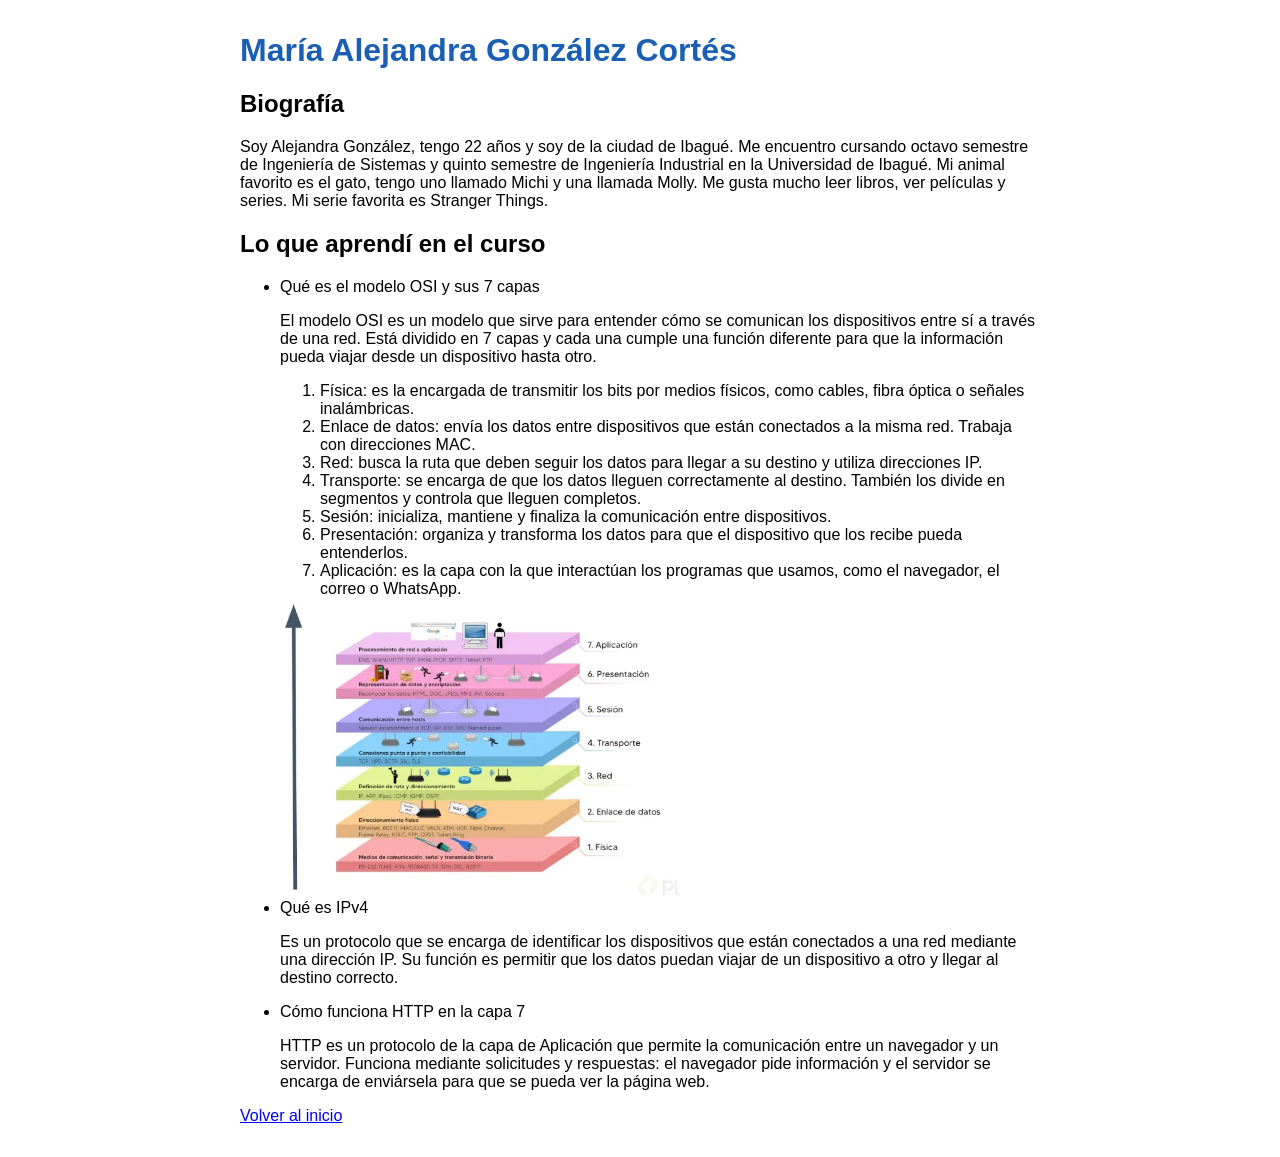
==== integrantes/integrante1.html @ 71e3ebeb "Primer commit: sitio HTML Capa 7" ====
<!DOCTYPE html>
<html lang="es">
<head>
  <meta charset="UTF-8">
  <title>María Alejandra González Cortés</title>
  <link rel="stylesheet" href="../css/estilo.css">
</head>
<body>
  <h1>María Alejandra González Cortés</h1>

  <h2>Biografía</h2>
  <p>
    Soy Alejandra González, tengo 22 años y soy de la ciudad de Ibagué.
    Me encuentro cursando octavo semestre de Ingeniería de Sistemas y quinto
    semestre de Ingeniería Industrial en la Universidad de Ibagué. Mi animal
    favorito es el gato, tengo uno llamado Michi y una llamada Molly.
    Me gusta mucho leer libros, ver películas y series. Mi serie favorita
    es Stranger Things.
  </p>

  <h2>Lo que aprendí en el curso</h2>
  

  <ul>
    <li>Qué es el modelo OSI y sus 7 capas
      <p>
        El modelo OSI es un modelo que sirve para entender cómo se comunican
        los dispositivos entre sí a través de una red. Está dividido en 7 capas
        y cada una cumple una función diferente para que la información pueda
        viajar desde un dispositivo hasta otro.
      </p>
      <ol>
        <li>Física: es la encargada de transmitir los bits por medios físicos, como cables, fibra óptica o señales inalámbricas.</li>
        <li>Enlace de datos: envía los datos entre dispositivos que están conectados a la misma red. Trabaja con direcciones MAC.</li>
        <li>Red: busca la ruta que deben seguir los datos para llegar a su destino y utiliza direcciones IP.</li>
        <li>Transporte: se encarga de que los datos lleguen correctamente al destino. También los divide en segmentos y controla que lleguen completos.</li>
        <li>Sesión: inicializa, mantiene y finaliza la comunicación entre dispositivos.</li>
        <li>Presentación: organiza y transforma los datos para que el dispositivo que los recibe pueda entenderlos.</li>
        <li>Aplicación: es la capa con la que interactúan los programas que usamos, como el navegador, el correo o WhatsApp.</li>
      </ol>
    </li>
    <img src="../img/modelo-osi.jpg.webp" alt="Diagrama del modelo OSI" width="400">
    <li>Qué es IPv4
      <p>
        Es un protocolo que se encarga de identificar los dispositivos que están
        conectados a una red mediante una dirección IP. Su función es permitir
        que los datos puedan viajar de un dispositivo a otro y llegar al
        destino correcto.
      </p>
    </li>

    <li>Cómo funciona HTTP en la capa 7
      <p>
        HTTP es un protocolo de la capa de Aplicación que permite la comunicación
        entre un navegador y un servidor. Funciona mediante solicitudes y
        respuestas: el navegador pide información y el servidor se encarga de
        enviársela para que se pueda ver la página web.
      </p>
    </li>
  </ul>

  <a href="../index.html">Volver al inicio</a>
</body>
</html>
---- css/estilo.css ----
body { font-family: Arial, sans-serif; max-width: 800px; margin: 2rem auto; padding: 0 1rem; }
h1 { color: #1a5fb4; }
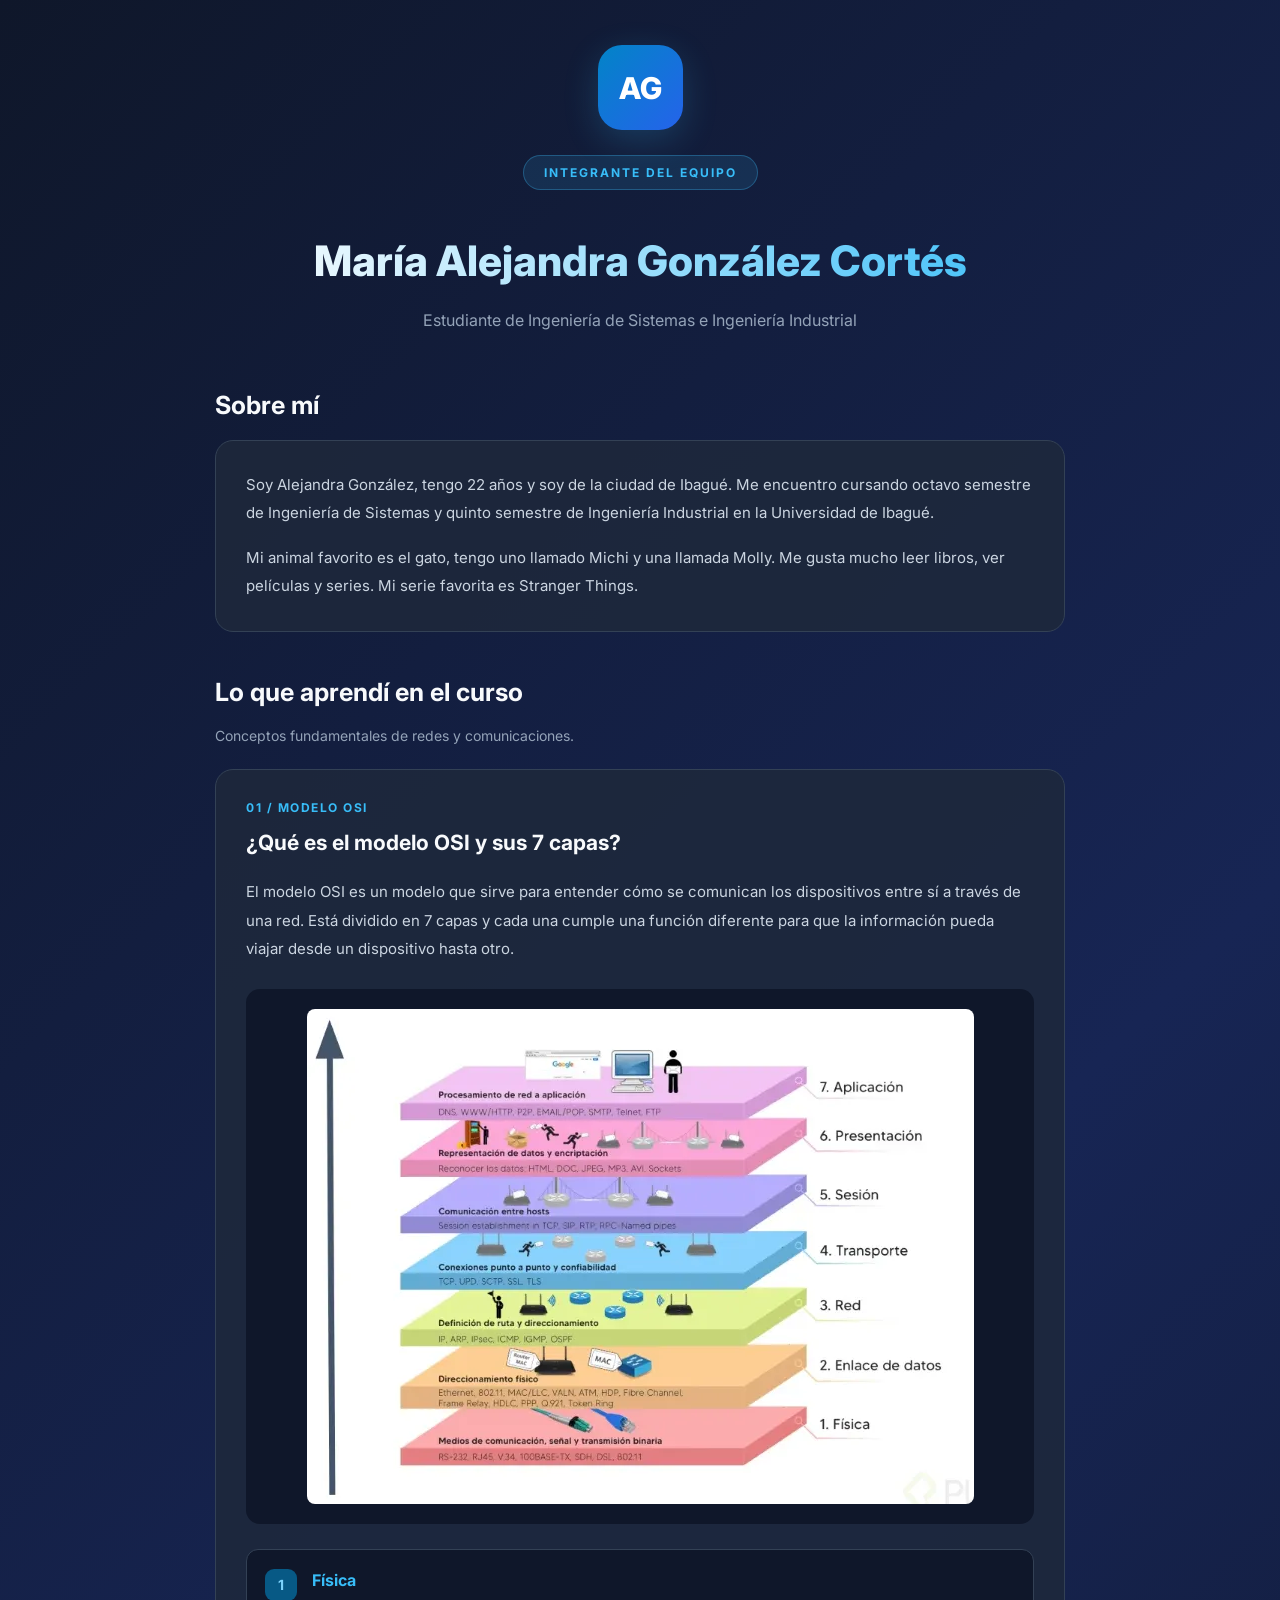
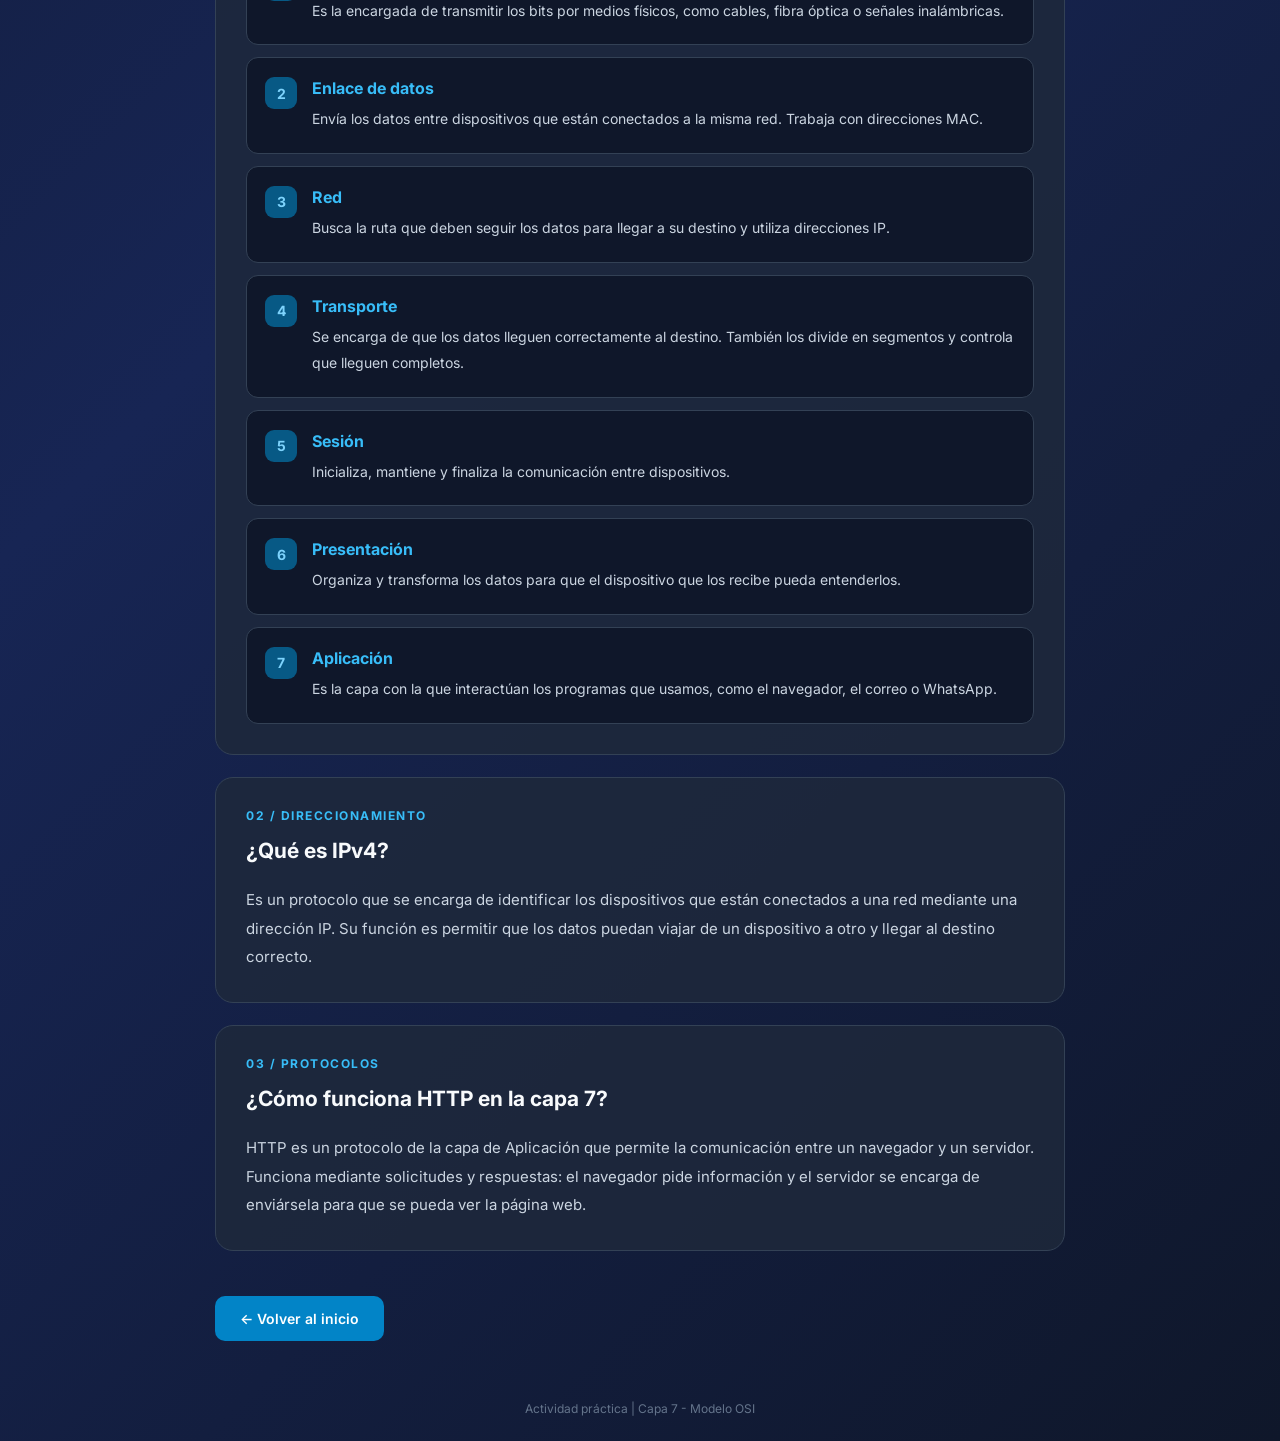
==== commit 77e1e159: "add: new styles in to page and my info" ====
--- a/integrantes/integrante1.html
+++ b/integrantes/integrante1.html
@@ -1,64 +1,160 @@
+
 <!DOCTYPE html>
 <html lang="es">
 <head>
   <meta charset="UTF-8">
+  <meta name="viewport" content="width=device-width, initial-scale=1.0">
   <title>María Alejandra González Cortés</title>
   <link rel="stylesheet" href="../css/estilo.css">
 </head>
-<body>
-  <h1>María Alejandra González Cortés</h1>
+<body class="pagina-perfil">
 
-  <h2>Biografía</h2>
-  <p>
-    Soy Alejandra González, tengo 22 años y soy de la ciudad de Ibagué.
-    Me encuentro cursando octavo semestre de Ingeniería de Sistemas y quinto
-    semestre de Ingeniería Industrial en la Universidad de Ibagué. Mi animal
-    favorito es el gato, tengo uno llamado Michi y una llamada Molly.
-    Me gusta mucho leer libros, ver películas y series. Mi serie favorita
-    es Stranger Things.
-  </p>
+  <main class="perfil-contenedor">
 
-  <h2>Lo que aprendí en el curso</h2>
-  
+    <header class="perfil-header">
+      <div class="perfil-avatar">AG</div>
+      <div class="etiqueta">INTEGRANTE DEL EQUIPO</div>
+      <h1>María Alejandra González Cortés</h1>
+      <p class="descripcion">
+        Estudiante de Ingeniería de Sistemas e Ingeniería Industrial
+      </p>
+    </header>
 
-  <ul>
-    <li>Qué es el modelo OSI y sus 7 capas
-      <p>
-        El modelo OSI es un modelo que sirve para entender cómo se comunican
-        los dispositivos entre sí a través de una red. Está dividido en 7 capas
-        y cada una cumple una función diferente para que la información pueda
-        viajar desde un dispositivo hasta otro.
+    <section class="perfil-seccion">
+      <h2>Sobre mí</h2>
+      <div class="perfil-card">
+        <p>
+          Soy Alejandra González, tengo 22 años y soy de la
+          ciudad de Ibagué. Me encuentro cursando octavo
+          semestre de Ingeniería de Sistemas y quinto
+          semestre de Ingeniería Industrial en la
+          Universidad de Ibagué.
+        </p>
+        <p>
+          Mi animal favorito es el gato, tengo uno llamado
+          Michi y una llamada Molly. Me gusta mucho leer
+          libros, ver películas y series. Mi serie favorita
+          es Stranger Things.
+        </p>
+      </div>
+    </section>
+
+    <section class="perfil-seccion">
+      <h2>Lo que aprendí en el curso</h2>
+      <p class="perfil-subtitulo">
+        Conceptos fundamentales de redes y comunicaciones.
       </p>
-      <ol>
-        <li>Física: es la encargada de transmitir los bits por medios físicos, como cables, fibra óptica o señales inalámbricas.</li>
-        <li>Enlace de datos: envía los datos entre dispositivos que están conectados a la misma red. Trabaja con direcciones MAC.</li>
-        <li>Red: busca la ruta que deben seguir los datos para llegar a su destino y utiliza direcciones IP.</li>
-        <li>Transporte: se encarga de que los datos lleguen correctamente al destino. También los divide en segmentos y controla que lleguen completos.</li>
-        <li>Sesión: inicializa, mantiene y finaliza la comunicación entre dispositivos.</li>
-        <li>Presentación: organiza y transforma los datos para que el dispositivo que los recibe pueda entenderlos.</li>
-        <li>Aplicación: es la capa con la que interactúan los programas que usamos, como el navegador, el correo o WhatsApp.</li>
-      </ol>
-    </li>
-    <img src="../img/modelo-osi.jpg.webp" alt="Diagrama del modelo OSI" width="400">
-    <li>Qué es IPv4
-      <p>
-        Es un protocolo que se encarga de identificar los dispositivos que están
-        conectados a una red mediante una dirección IP. Su función es permitir
-        que los datos puedan viajar de un dispositivo a otro y llegar al
-        destino correcto.
-      </p>
-    </li>
 
-    <li>Cómo funciona HTTP en la capa 7
-      <p>
-        HTTP es un protocolo de la capa de Aplicación que permite la comunicación
-        entre un navegador y un servidor. Funciona mediante solicitudes y
-        respuestas: el navegador pide información y el servidor se encarga de
-        enviársela para que se pueda ver la página web.
-      </p>
-    </li>
-  </ul>
+      <article class="perfil-card">
+        <div class="tema-numero">01 / MODELO OSI</div>
+        <h3>¿Qué es el modelo OSI y sus 7 capas?</h3>
 
-  <a href="../index.html">Volver al inicio</a>
+        <p>
+          El modelo OSI es un modelo que sirve para entender
+          cómo se comunican los dispositivos entre sí a través
+          de una red. Está dividido en 7 capas y cada una
+          cumple una función diferente para que la información
+          pueda viajar desde un dispositivo hasta otro.
+        </p>
+
+        <div class="osi-imagen">
+          <img src="../img/modelo-osi.jpg.webp"
+               alt="Diagrama del modelo OSI">
+        </div>
+
+        <ol class="lista-capas">
+          <li>
+            <strong>Física</strong>
+            <p>
+              Es la encargada de transmitir los bits por
+              medios físicos, como cables, fibra óptica
+              o señales inalámbricas.
+            </p>
+          </li>
+          <li>
+            <strong>Enlace de datos</strong>
+            <p>
+              Envía los datos entre dispositivos que están
+              conectados a la misma red. Trabaja con
+              direcciones MAC.
+            </p>
+          </li>
+          <li>
+            <strong>Red</strong>
+            <p>
+              Busca la ruta que deben seguir los datos
+              para llegar a su destino y utiliza
+              direcciones IP.
+            </p>
+          </li>
+          <li>
+            <strong>Transporte</strong>
+            <p>
+              Se encarga de que los datos lleguen
+              correctamente al destino. También los divide
+              en segmentos y controla que lleguen completos.
+            </p>
+          </li>
+          <li>
+            <strong>Sesión</strong>
+            <p>
+              Inicializa, mantiene y finaliza la
+              comunicación entre dispositivos.
+            </p>
+          </li>
+          <li>
+            <strong>Presentación</strong>
+            <p>
+              Organiza y transforma los datos para que
+              el dispositivo que los recibe pueda entenderlos.
+            </p>
+          </li>
+          <li>
+            <strong>Aplicación</strong>
+            <p>
+              Es la capa con la que interactúan los
+              programas que usamos, como el navegador,
+              el correo o WhatsApp.
+            </p>
+          </li>
+        </ol>
+      </article>
+
+      <article class="perfil-card">
+        <div class="tema-numero">02 / DIRECCIONAMIENTO</div>
+        <h3>¿Qué es IPv4?</h3>
+        <p>
+          Es un protocolo que se encarga de identificar los
+          dispositivos que están conectados a una red mediante
+          una dirección IP. Su función es permitir que los
+          datos puedan viajar de un dispositivo a otro y
+          llegar al destino correcto.
+        </p>
+      </article>
+
+      <article class="perfil-card">
+        <div class="tema-numero">03 / PROTOCOLOS</div>
+        <h3>¿Cómo funciona HTTP en la capa 7?</h3>
+        <p>
+          HTTP es un protocolo de la capa de Aplicación que
+          permite la comunicación entre un navegador y un
+          servidor. Funciona mediante solicitudes y respuestas:
+          el navegador pide información y el servidor se
+          encarga de enviársela para que se pueda ver
+          la página web.
+        </p>
+      </article>
+    </section>
+
+    <a href="../index.html" class="perfil-volver">
+      ← Volver al inicio
+    </a>
+
+  </main>
+
+  <footer>
+    Actividad práctica | Capa 7 - Modelo OSI
+  </footer>
+
 </body>
-</html>+</html>
--- a/css/estilo.css
+++ b/css/estilo.css
@@ -1,2 +1,377 @@
-body { font-family: Arial, sans-serif; max-width: 800px; margin: 2rem auto; padding: 0 1rem; }
-h1 { color: #1a5fb4; }+
+@import url('https://fonts.googleapis.com/css2?family=Inter:wght@400;500;600;700;800&display=swap');
+
+* {
+  margin: 0;
+  padding: 0;
+  box-sizing: border-box;
+}
+
+body {
+  font-family: 'Inter', sans-serif;
+  background: linear-gradient(135deg, #0f172a, #172554, #0f172a);
+  color: #f8fafc;
+  min-height: 100vh;
+  display: flex;
+  flex-direction: column;
+  align-items: center;
+  padding: 70px 20px 25px;
+}
+
+.contenedor {
+  width: 100%;
+  max-width: 760px;
+  text-align: center;
+}
+
+.etiqueta {
+  display: inline-block;
+  background: rgba(56, 189, 248, 0.12);
+  border: 1px solid rgba(56, 189, 248, 0.3);
+  color: #38bdf8;
+  padding: 9px 20px;
+  border-radius: 30px;
+  font-size: 12px;
+  font-weight: 700;
+  letter-spacing: 2px;
+  margin-bottom: 25px;
+}
+
+h1 {
+  font-size: clamp(32px, 6vw, 48px);
+  font-weight: 800;
+  margin-bottom: 18px;
+  background: linear-gradient(90deg, #ffffff, #38bdf8);
+  background-clip: text;
+  -webkit-background-clip: text;
+  -webkit-text-fill-color: transparent;
+}
+
+.descripcion {
+  color: #94a3b8;
+  font-size: 16px;
+  line-height: 1.8;
+}
+
+.linea {
+  width: 75px;
+  height: 4px;
+  background: #38bdf8;
+  border-radius: 10px;
+  margin: 40px auto;
+}
+
+h2 {
+  font-size: 26px;
+  margin-bottom: 12px;
+}
+
+.subtitulo {
+  color: #94a3b8;
+  font-size: 14px;
+  margin-bottom: 35px;
+}
+
+.integrantes {
+  display: flex;
+  flex-direction: column;
+  gap: 18px;
+}
+
+.tarjeta {
+  display: flex;
+  align-items: center;
+  gap: 20px;
+  text-align: left;
+  padding: 22px;
+  background: rgba(30, 41, 59, 0.85);
+  border: 1px solid #334155;
+  border-radius: 16px;
+  text-decoration: none;
+  color: white;
+  transition: all 0.3s ease;
+}
+
+.tarjeta:hover {
+  transform: translateY(-5px);
+  border-color: #38bdf8;
+  background: #1e3a5f;
+  box-shadow: 0 12px 30px rgba(56, 189, 248, 0.12);
+}
+
+.avatar {
+  width: 55px;
+  height: 55px;
+  min-width: 55px;
+  display: flex;
+  justify-content: center;
+  align-items: center;
+  border-radius: 14px;
+  background: linear-gradient(135deg, #0284c7, #2563eb);
+  font-weight: 800;
+  font-size: 18px;
+}
+
+.informacion {
+  flex: 1;
+}
+
+.informacion h3 {
+  font-size: 16px;
+  font-weight: 600;
+  margin-bottom: 7px;
+}
+
+.informacion span {
+  font-size: 13px;
+  color: #38bdf8;
+}
+
+.flecha {
+  font-size: 25px;
+  color: #38bdf8;
+  transition: transform 0.3s;
+}
+
+.tarjeta:hover .flecha {
+  transform: translateX(6px);
+}
+
+.tarjeta:focus-visible {
+  outline: 3px solid #38bdf8;
+  outline-offset: 4px;
+}
+
+footer {
+  margin-top: auto;
+  padding-top: 60px;
+  text-align: center;
+  font-size: 12px;
+  color: #64748b;
+}
+
+@media (max-width: 600px) {
+  body {
+    padding-top: 45px;
+  }
+
+  .tarjeta {
+    padding: 16px;
+    gap: 14px;
+  }
+
+  .informacion h3 {
+    font-size: 14px;
+  }
+
+  .avatar {
+    width: 45px;
+    height: 45px;
+    min-width: 45px;
+  }
+}
+
+
+/* ===================================
+   PÁGINAS DE INTEGRANTES
+=================================== */
+
+.pagina-perfil {
+  padding-top: 45px;
+}
+
+.perfil-contenedor {
+  width: 100%;
+  max-width: 850px;
+}
+
+.perfil-header {
+  text-align: center;
+  margin-bottom: 55px;
+}
+
+.perfil-avatar {
+  width: 85px;
+  height: 85px;
+  margin: 0 auto 25px;
+  border-radius: 24px;
+  background: linear-gradient(135deg, #0284c7, #2563eb);
+  display: flex;
+  align-items: center;
+  justify-content: center;
+  font-size: 30px;
+  font-weight: 800;
+  color: white;
+  box-shadow: 0 10px 35px rgba(56, 189, 248, 0.2);
+}
+
+.perfil-header h1 {
+  font-size: clamp(28px, 5vw, 42px);
+  margin: 20px 0;
+}
+
+.perfil-seccion {
+  margin-bottom: 45px;
+}
+
+.perfil-seccion h2 {
+  font-size: 25px;
+  margin-bottom: 20px;
+  color: #f8fafc;
+}
+
+.perfil-subtitulo {
+  color: #94a3b8;
+  font-size: 14px;
+  margin-bottom: 25px;
+}
+
+.perfil-card {
+  background: rgba(30, 41, 59, 0.85);
+  border: 1px solid #334155;
+  border-radius: 18px;
+  padding: 30px;
+  margin-bottom: 22px;
+  transition: border-color 0.3s ease;
+}
+
+.perfil-card:hover {
+  border-color: #38bdf8;
+}
+
+.perfil-card h3 {
+  color: #f8fafc;
+  font-size: 21px;
+  margin: 12px 0 20px;
+  line-height: 1.5;
+}
+
+.perfil-card p {
+  color: #cbd5e1;
+  font-size: 15px;
+  line-height: 1.9;
+  margin-bottom: 16px;
+}
+
+.perfil-card p:last-child {
+  margin-bottom: 0;
+}
+
+.tema-numero {
+  color: #38bdf8;
+  font-size: 12px;
+  font-weight: 700;
+  letter-spacing: 1.5px;
+}
+
+.osi-imagen {
+  display: flex;
+  justify-content: center;
+  padding: 20px;
+  margin: 25px 0;
+  background: #0f172a;
+  border-radius: 14px;
+}
+
+.osi-imagen img {
+  max-width: 100%;
+  height: auto;
+  border-radius: 8px;
+}
+
+.lista-capas {
+  list-style: none;
+  counter-reset: capa;
+  display: flex;
+  flex-direction: column;
+  gap: 12px;
+}
+
+.lista-capas li {
+  counter-increment: capa;
+  position: relative;
+  padding: 20px 20px 20px 65px;
+  background: #0f172a;
+  border: 1px solid #334155;
+  border-radius: 12px;
+}
+
+.lista-capas li::before {
+  content: counter(capa);
+  position: absolute;
+  top: 19px;
+  left: 18px;
+  width: 32px;
+  height: 32px;
+  background: #075985;
+  color: #7dd3fc;
+  border-radius: 9px;
+  display: flex;
+  justify-content: center;
+  align-items: center;
+  font-size: 14px;
+  font-weight: 700;
+}
+
+.lista-capas strong {
+  display: block;
+  color: #38bdf8;
+  margin-bottom: 8px;
+  font-size: 16px;
+}
+
+.lista-capas p {
+  margin: 0;
+  font-size: 14px;
+}
+
+.perfil-volver {
+  display: inline-flex;
+  align-items: center;
+  justify-content: center;
+  padding: 14px 25px;
+  background: #0284c7;
+  color: white;
+  text-decoration: none;
+  font-size: 14px;
+  font-weight: 600;
+  border-radius: 10px;
+  transition: all 0.3s ease;
+}
+
+.perfil-volver:hover {
+  background: #0369a1;
+  transform: translateX(-4px);
+}
+
+.perfil-volver:focus-visible {
+  outline: 3px solid #38bdf8;
+  outline-offset: 4px;
+}
+
+/* DISEÑO RESPONSIVE */
+
+@media (max-width: 600px) {
+  .perfil-card {
+    padding: 20px;
+  }
+
+  .perfil-header {
+    margin-bottom: 40px;
+  }
+
+  .perfil-seccion h2 {
+    font-size: 22px;
+  }
+
+  .lista-capas li {
+    padding: 18px 15px 18px 55px;
+  }
+
+  .lista-capas li::before {
+    left: 12px;
+    width: 30px;
+    height: 30px;
+  }
+}
+
